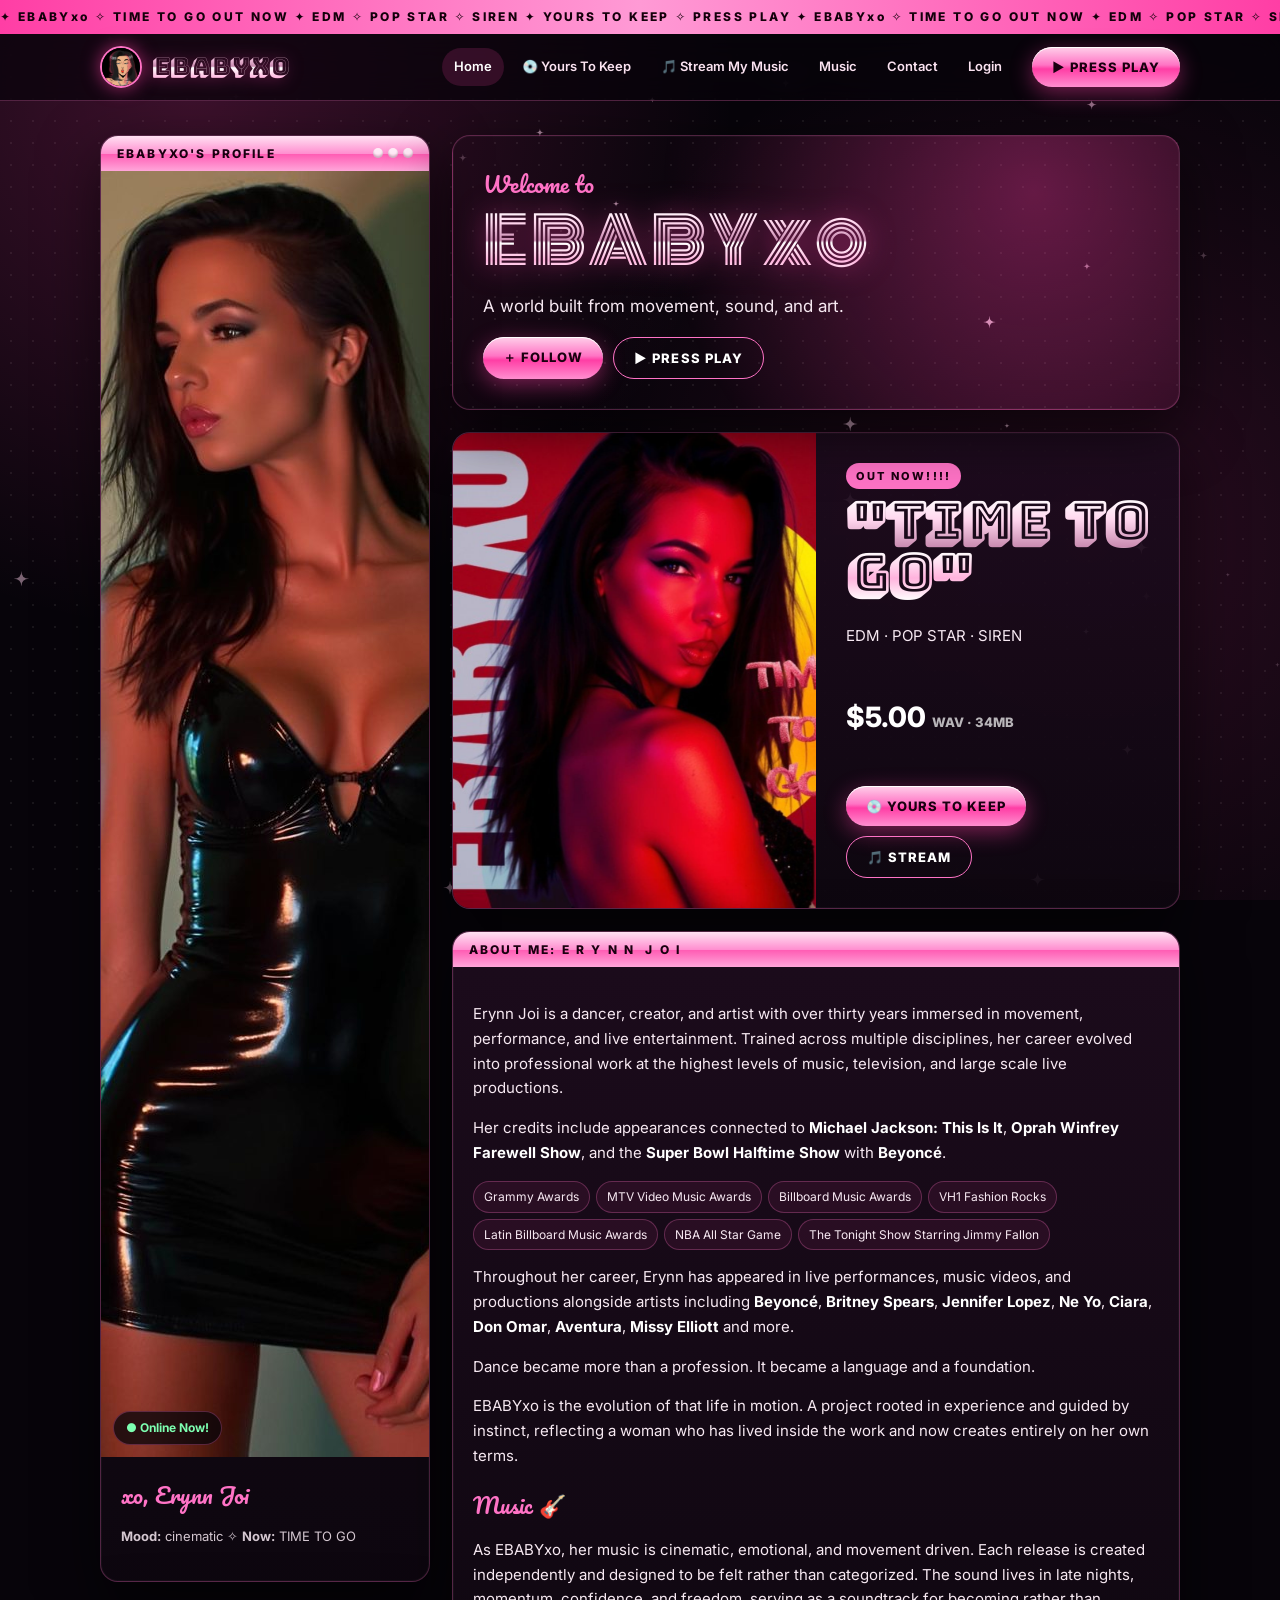
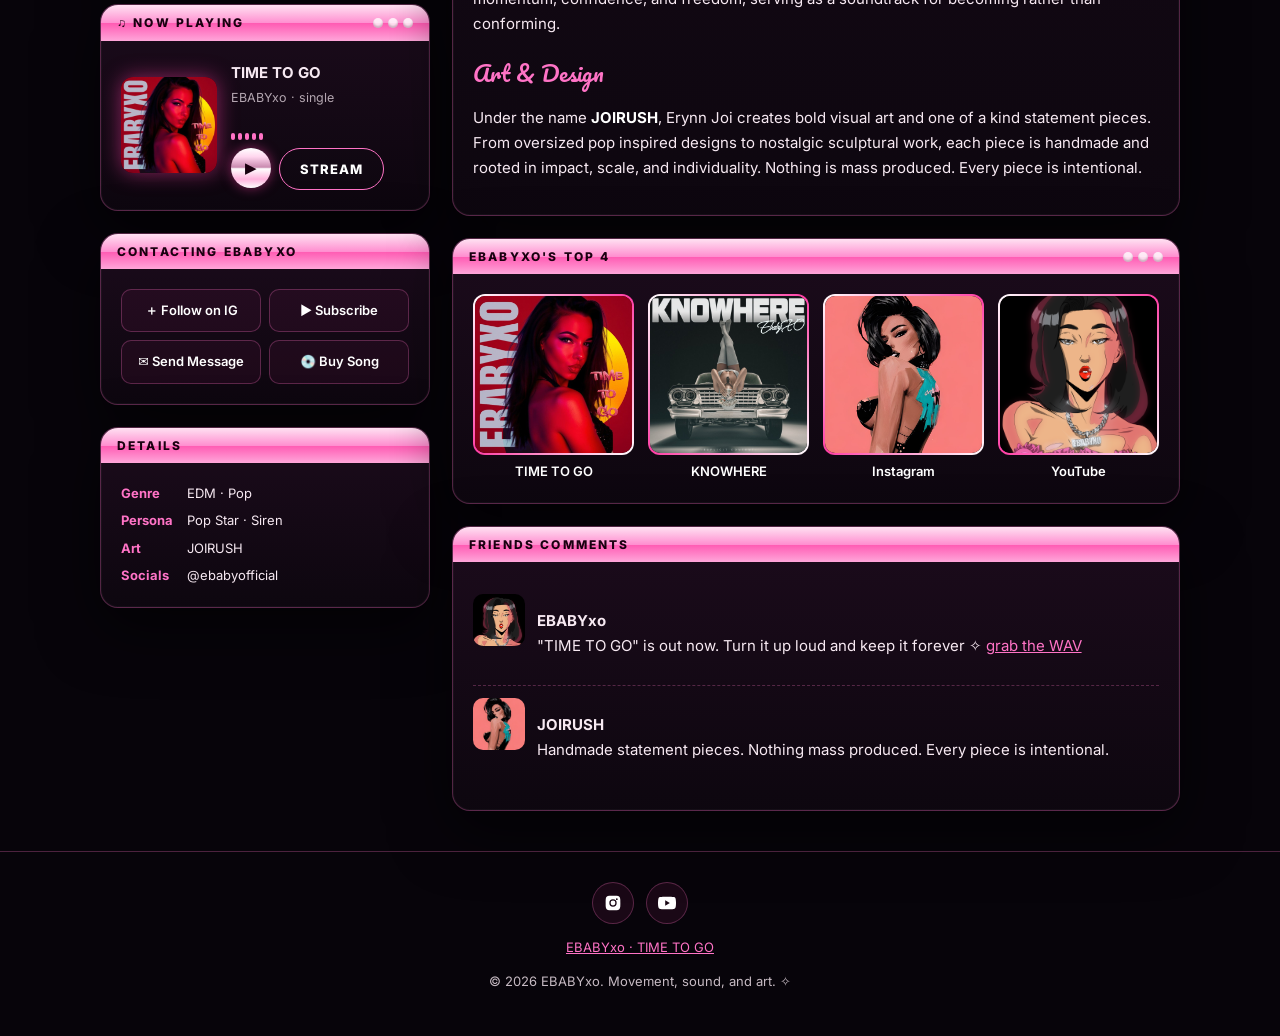
==== index.html @ 8da4b604 "Y2K MySpace style EBABYxo site revamp" ====
<!doctype html><html lang="en"><head><meta charset="utf-8"><meta name="viewport" content="width=device-width,initial-scale=1">
<title>EBABYxo · Erynn Joi</title><meta name="description" content="EBABYxo: a world built from movement, sound, and art. TIME TO GO out now."><meta property="og:title" content="EBABYxo · Erynn Joi"><meta property="og:description" content="EBABYxo: a world built from movement, sound, and art. TIME TO GO out now."><meta property="og:image" content="assets/img/time-to-go-cover.jpg">
<meta name="theme-color" content="#07040a"><link rel="icon" href="assets/img/logo-avatar.png"><link rel="preconnect" href="https://fonts.googleapis.com"><link rel="preconnect" href="https://fonts.gstatic.com" crossorigin><link rel="stylesheet" href="assets/css/style.css"></head>
<body><a class="skip" href="#main">Skip to content</a><canvas id="sparkles" aria-hidden="true"></canvas>
<div class="ticker" aria-hidden="true"><span>✦ EBABYxo ✧ TIME TO GO OUT NOW ✦ EDM ✧ POP STAR ✧ SIREN ✦ YOURS TO KEEP ✧ PRESS PLAY ✦ EBABYxo ✧ TIME TO GO OUT NOW ✦ EDM ✧ POP STAR ✧ SIREN ✦ YOURS TO KEEP ✧ PRESS PLAY ✦ EBABYxo ✧ TIME TO GO OUT NOW ✦ EDM ✧ POP STAR ✧ SIREN ✦ YOURS TO KEEP ✧ PRESS PLAY ✦ EBABYxo ✧ TIME TO GO OUT NOW ✦ EDM ✧ POP STAR ✧ SIREN ✦ YOURS TO KEEP ✧ PRESS PLAY ✦ EBABYxo ✧ TIME TO GO OUT NOW ✦ EDM ✧ POP STAR ✧ SIREN ✦ YOURS TO KEEP ✧ PRESS PLAY ✦ EBABYxo ✧ TIME TO GO OUT NOW ✦ EDM ✧ POP STAR ✧ SIREN ✦ YOURS TO KEEP ✧ PRESS PLAY ✦ EBABYxo ✧ TIME TO GO OUT NOW ✦ EDM ✧ POP STAR ✧ SIREN ✦ YOURS TO KEEP ✧ PRESS PLAY ✦ EBABYxo ✧ TIME TO GO OUT NOW ✦ EDM ✧ POP STAR ✧ SIREN ✦ YOURS TO KEEP ✧ PRESS PLAY </span></div>
<header class="top"><nav class="nav" aria-label="Main"><a class="brand" href="index.html"><img src="assets/img/logo-avatar.png" alt="" width="42" height="42"><span class="logo">EBABYxo</span></a>
<button class="menu-btn" aria-expanded="false" aria-label="Open menu">☰</button><div class="links"><a href="index.html" aria-current="page">Home</a><a href="https://ebabyxo.com/b/ebYSk" target="_blank" rel="noopener">💿 Yours To Keep</a><a href="https://hypeddit.com/ebabyxo/timetogo" target="_blank" rel="noopener">🎵 Stream My Music</a><a href="music.html">Music</a><a href="contact.html">Contact</a><a href="https://payhip.com/EBABYxomusic/users/login" target="_blank" rel="noopener">Login</a></div><a class="btn" href="music.html">▶ Press Play</a></nav></header>
<main id="main" class="wrap"><div class="profile"><aside class="side"><section class="win"><div class="bar">EBABYxo's Profile<span class="dots"><i></i><i></i><i></i></span></div>
<div class="photo"><img src="assets/img/erynn-joi.jpg" alt="Erynn Joi in a black glossy dress" width="1000" height="1286"><span class="badge"><span class="online">● Online Now!</span></span></div>
<div class="pad"><p class="tag">xo, Erynn Joi</p><p class="mood"><b>Mood:</b> cinematic ✧ <b>Now:</b> TIME TO GO</p></div></section>
<section class="win" aria-labelledby="np"><div class="bar" id="np">♫ Now Playing<span class="dots"><i></i><i></i><i></i></span></div><div class="pad player">
<img src="assets/img/time-to-go-cover.jpg" alt="TIME TO GO cover art" width="96" height="96" loading="lazy"><div class="track"><b>TIME TO GO</b><small>EBABYxo · single</small>
<div class="eq" aria-hidden="true"><i></i><i></i><i></i><i></i><i></i></div><div class="controls"><button class="pbtn" id="play" aria-label="Play visualizer" aria-pressed="false">▶</button>
<a class="btn ghost" href="https://hypeddit.com/ebabyxo/timetogo" target="_blank" rel="noopener">Stream</a></div></div></div></section>
<section class="win"><div class="bar">Contacting EBABYxo</div><div class="pad contact-grid">
<a href="https://instagram.com/ebabyofficial/" target="_blank" rel="noopener">＋ Follow on IG</a><a href="https://youtube.com/@EBABYxo" target="_blank" rel="noopener">▶ Subscribe</a>
<a href="contact.html">✉ Send Message</a><a href="https://ebabyxo.com/b/ebYSk" target="_blank" rel="noopener">💿 Buy Song</a></div></section>
<section class="win details"><div class="bar">Details</div><div class="pad"><dl><dt>Genre</dt><dd>EDM · Pop</dd><dt>Persona</dt><dd>Pop Star · Siren</dd><dt>Art</dt><dd>JOIRUSH</dd><dt>Socials</dt><dd>@ebabyofficial</dd></dl></div></section></aside><div class="main">
<section class="win hero"><p class="tag">Welcome to</p><h1 class="name">EBABYxo</h1><p class="lead">A world built from movement, sound, and art.</p>
<div class="cta"><a class="btn" href="https://instagram.com/ebabyofficial/" target="_blank" rel="noopener">＋ Follow</a><a class="btn ghost" href="music.html">▶ Press Play</a></div></section>
<section class="win" aria-labelledby="ttg"><div class="release"><img src="assets/img/time-to-go-cover.jpg" alt="EBABYxo TIME TO GO single cover" loading="lazy" width="1200" height="1200">
<div class="info"><span class="chip blink">OUT NOW!!!!</span><h2 class="big" id="ttg">"TIME TO GO"</h2><p>EDM · POP STAR · SIREN</p><p class="price">$5.00 <small style="font-size:13px;opacity:.7">WAV · 34MB</small></p>
<div class="cta"><a class="btn" href="https://ebabyxo.com/b/ebYSk" target="_blank" rel="noopener">💿 Yours To Keep</a><a class="btn ghost" href="https://hypeddit.com/ebabyxo/timetogo" target="_blank" rel="noopener">🎵 Stream</a></div></div></div></section>
<section class="win blurb"><div class="bar">About Me: E R Y N N &nbsp;J O I</div><div class="pad">
<p>Erynn Joi is a dancer, creator, and artist with over thirty years immersed in movement, performance, and live entertainment. Trained across multiple disciplines, her career evolved into professional work at the highest levels of music, television, and large scale live productions.</p>
<p>Her credits include appearances connected to <strong>Michael Jackson: This Is It</strong>, <strong>Oprah Winfrey Farewell Show</strong>, and the <strong>Super Bowl Halftime Show</strong> with <strong>Beyoncé</strong>.</p>
<div class="creds" aria-label="Television and award show credits"><span>Grammy Awards</span><span>MTV Video Music Awards</span><span>Billboard Music Awards</span><span>VH1 Fashion Rocks</span><span>Latin Billboard Music Awards</span><span>NBA All Star Game</span><span>The Tonight Show Starring Jimmy Fallon</span></div>
<p>Throughout her career, Erynn has appeared in live performances, music videos, and productions alongside artists including <strong>Beyoncé</strong>, <strong>Britney Spears</strong>, <strong>Jennifer Lopez</strong>, <strong>Ne Yo</strong>, <strong>Ciara</strong>, <strong>Don Omar</strong>, <strong>Aventura</strong>, <strong>Missy Elliott</strong> and more.</p>
<p>Dance became more than a profession. It became a language and a foundation.</p>
<p>EBABYxo is the evolution of that life in motion. A project rooted in experience and guided by instinct, reflecting a woman who has lived inside the work and now creates entirely on her own terms.</p>
<h3>Music 🎸</h3><p>As EBABYxo, her music is cinematic, emotional, and movement driven. Each release is created independently and designed to be felt rather than categorized. The sound lives in late nights, momentum, confidence, and freedom, serving as a soundtrack for becoming rather than conforming.</p>
<h3>Art &amp; Design</h3><p>Under the name <strong>JOIRUSH</strong>, Erynn Joi creates bold visual art and one of a kind statement pieces. From oversized pop inspired designs to nostalgic sculptural work, each piece is handmade and rooted in impact, scale, and individuality. Nothing is mass produced. Every piece is intentional.</p></div></section>
<section class="win"><div class="bar">EBABYxo's Top 4<span class="dots"><i></i><i></i><i></i></span></div><div class="pad friends">
<a class="friend" href="https://ebabyxo.com/b/ebYSk" target="_blank" rel="noopener"><img src="assets/img/time-to-go-cover.jpg" alt="" loading="lazy"><span>TIME TO GO</span></a>
<a class="friend" href="music.html"><img src="assets/img/knowhere-cover.jpg" alt="" loading="lazy"><span>KNOWHERE</span></a>
<a class="friend" href="https://instagram.com/ebabyofficial/" target="_blank" rel="noopener"><img src="assets/img/ebabyxo-art.jpg" alt="" loading="lazy"><span>Instagram</span></a>
<a class="friend" href="https://youtube.com/@EBABYxo" target="_blank" rel="noopener"><img src="assets/img/logo-avatar.png" alt="" loading="lazy"><span>YouTube</span></a></div></section>
<section class="win comments"><div class="bar">Friends Comments</div><div class="pad">
<div class="c"><img src="assets/img/logo-avatar.png" alt=""><p><b>EBABYxo</b><br>"TIME TO GO" is out now. Turn it up loud and keep it forever ✧ <a href="https://ebabyxo.com/b/ebYSk" target="_blank" rel="noopener">grab the WAV</a></p></div>
<div class="c"><img src="assets/img/ebabyxo-art.jpg" alt=""><p><b>JOIRUSH</b><br>Handmade statement pieces. Nothing mass produced. Every piece is intentional.</p></div></div></section>
</div></div></main>
<footer><div class="soc"><a href="https://instagram.com/ebabyofficial/" target="_blank" rel="noopener" aria-label="Instagram"><svg viewBox="0 0 24 24" aria-hidden="true"><path d="M12 2.2c3.2 0 3.6 0 4.8.1 3.3.1 4.8 1.7 4.9 4.9.1 1.3.1 1.6.1 4.8s0 3.6-.1 4.8c-.1 3.2-1.7 4.8-4.9 4.9-1.3.1-1.6.1-4.8.1s-3.6 0-4.8-.1c-3.3-.1-4.8-1.7-4.9-4.9C2.2 15.6 2.2 15.2 2.2 12s0-3.6.1-4.8C2.4 3.9 3.9 2.4 7.2 2.3 8.4 2.2 8.8 2.2 12 2.2zm0 4.9a4.9 4.9 0 100 9.8 4.9 4.9 0 000-9.8zm0 8.1a3.2 3.2 0 110-6.4 3.2 3.2 0 010 6.4zm5.1-9.4a1.1 1.1 0 100 2.3 1.1 1.1 0 000-2.3z"/></svg></a><a href="https://youtube.com/@EBABYxo" target="_blank" rel="noopener" aria-label="YouTube"><svg viewBox="0 0 24 24" aria-hidden="true"><path d="M23.5 6.2a3 3 0 00-2.1-2.1C19.5 3.6 12 3.6 12 3.6s-7.5 0-9.4.5A3 3 0 00.5 6.2 31 31 0 000 12a31 31 0 00.5 5.8 3 3 0 002.1 2.1c1.9.5 9.4.5 9.4.5s7.5 0 9.4-.5a3 3 0 002.1-2.1A31 31 0 0024 12a31 31 0 00-.5-5.8zM9.6 15.6V8.4l6.2 3.6-6.2 3.6z"/></svg></a></div>
<p><a href="https://ebabyxo.com/b/ebYSk" target="_blank" rel="noopener">EBABYxo · TIME TO GO</a></p><p class="note">© <span data-year></span> EBABYxo. Movement, sound, and art. ✧</p></footer>
<script src="assets/js/main.js" defer></script></body></html>
---- assets/css/style.css ----
@import url('https://fonts.googleapis.com/css2?family=Bungee+Shade&family=Monoton&family=Inter:wght@400;500;700;800&family=Pacifico&display=swap');
:root{--pink:#ff3ea5;--hot:#ff73c6;--baby:#ffc4e6;--ink:#07040a;--card:#120a14;--line:rgba(255,115,198,.28);--chrome:linear-gradient(180deg,#fff 0%,#ffd6ee 22%,#c98bb0 48%,#fff 52%,#ffb3dd 78%,#fff 100%)}
*{box-sizing:border-box}html{scroll-behavior:smooth}
body{margin:0;background:var(--ink);color:#f7e9f2;font:15px/1.65 Inter,system-ui,sans-serif;overflow-x:hidden;
background-image:radial-gradient(circle at 15% 10%,rgba(255,62,165,.22),transparent 40%),radial-gradient(circle at 85% 60%,rgba(255,62,165,.14),transparent 45%),radial-gradient(rgba(255,255,255,.07) 1px,transparent 1px);background-size:auto,auto,22px 22px;background-attachment:fixed}
a{color:var(--hot)}a:focus-visible,button:focus-visible,input:focus-visible,textarea:focus-visible{outline:2px solid #fff;outline-offset:3px}
img{max-width:100%;display:block}
.skip{position:absolute;left:-999px}.skip:focus{left:12px;top:12px;z-index:99;background:#fff;color:#000;padding:8px 12px;border-radius:8px}
#sparkles{position:fixed;inset:0;pointer-events:none;z-index:0}
.wrap{max-width:1120px;margin:0 auto;padding:0 20px;position:relative;z-index:1}
/* marquee */
.ticker{background:linear-gradient(90deg,#ff3ea5,#ff9ad5,#ff3ea5);color:#14000b;font-weight:800;font-size:12px;letter-spacing:.2em;overflow:hidden;white-space:nowrap;position:relative;z-index:2}
.ticker span{display:inline-block;padding:7px 0;animation:tick 28s linear infinite}
@keyframes tick{from{transform:translateX(0)}to{transform:translateX(-50%)}}
/* header */
header.top{position:sticky;top:0;z-index:20;backdrop-filter:blur(14px);background:rgba(7,4,10,.72);border-bottom:1px solid var(--line)}
.nav{display:flex;align-items:center;gap:18px;padding:12px 20px;max-width:1120px;margin:0 auto}
.brand{display:flex;align-items:center;gap:10px;text-decoration:none}
.brand img{width:42px;height:42px;border-radius:50%;object-fit:cover;object-position:top;border:2px solid var(--hot);box-shadow:0 0 18px rgba(255,62,165,.6)}
.logo{font-family:'Bungee Shade',cursive;font-size:24px;background:var(--chrome);-webkit-background-clip:text;background-clip:text;color:transparent;filter:drop-shadow(0 0 8px rgba(255,62,165,.6))}
.links{display:flex;gap:6px;margin-left:auto;flex-wrap:wrap}
.links a{color:#fbe3f1;text-decoration:none;font-size:13px;font-weight:600;padding:8px 12px;border-radius:999px;transition:.2s}
.links a:hover,.links a[aria-current]{background:rgba(255,62,165,.16);color:#fff}
.btn{display:inline-flex;align-items:center;gap:8px;border:0;cursor:pointer;text-decoration:none;font:800 13px Inter;letter-spacing:.08em;text-transform:uppercase;color:#1a0010;padding:12px 20px;border-radius:999px;
background:linear-gradient(180deg,#ffd0ea 0%,#ff74c4 45%,#ff3ea5 55%,#ff8fd0 100%);box-shadow:inset 0 1px 0 #fff,0 6px 22px rgba(255,62,165,.45);transition:transform .2s,box-shadow .2s}
.btn:hover{transform:translateY(-2px);box-shadow:inset 0 1px 0 #fff,0 10px 30px rgba(255,62,165,.7)}
.btn.ghost{background:transparent;color:#fff;border:1px solid var(--hot);box-shadow:none}
.menu-btn{display:none;margin-left:auto;background:none;border:1px solid var(--line);color:#fff;border-radius:10px;padding:8px 12px;font-size:18px}
/* window card */
.win{background:linear-gradient(180deg,rgba(30,12,30,.92),rgba(14,7,16,.95));border:1px solid var(--line);border-radius:18px;overflow:hidden;box-shadow:0 20px 60px rgba(0,0,0,.6),0 0 0 1px rgba(255,255,255,.03) inset}
.win>h2,.win>h3,.bar{margin:0;padding:10px 16px;font:800 12px Inter;letter-spacing:.18em;text-transform:uppercase;color:#1a0010;background:linear-gradient(180deg,#ffe1f2,#ff8fd0 50%,#ff5bb3 51%,#ffa6da);display:flex;align-items:center;gap:8px}
.bar .dots{margin-left:auto;display:flex;gap:5px}.bar .dots i{width:10px;height:10px;border-radius:50%;background:#fff;opacity:.8;box-shadow:inset 0 -2px 2px rgba(0,0,0,.25)}
.pad{padding:20px}
/* profile */
.profile{display:grid;grid-template-columns:330px 1fr;gap:22px;margin:34px auto}
.side{display:flex;flex-direction:column;gap:22px}
.photo{position:relative}
.photo img{width:100%;aspect-ratio:4/5;object-fit:cover;object-position:top}
.photo .badge{position:absolute;left:12px;bottom:12px;background:rgba(7,4,10,.75);backdrop-filter:blur(6px);border:1px solid var(--line);border-radius:999px;padding:6px 12px;font-size:12px}
.online{color:#7dffb1;font-weight:700}
.name{font-family:'Monoton',cursive;font-weight:400;font-size:clamp(34px,6vw,64px);line-height:1.05;margin:6px 0;background:var(--chrome);-webkit-background-clip:text;background-clip:text;color:transparent;filter:drop-shadow(0 0 14px rgba(255,62,165,.55));letter-spacing:.04em}
.tag{font-family:Pacifico,cursive;color:var(--hot);font-size:22px;margin:0}
.mood{font-size:13px;opacity:.85}
.contact-grid{display:grid;grid-template-columns:1fr 1fr;gap:8px}
.contact-grid a{display:block;text-align:center;padding:10px 6px;border-radius:10px;border:1px solid var(--line);text-decoration:none;color:#fff;font-size:13px;font-weight:600;background:rgba(255,62,165,.06);transition:.2s}
.contact-grid a:hover{background:rgba(255,62,165,.2)}
.details dl{margin:0;display:grid;grid-template-columns:auto 1fr;gap:6px 14px;font-size:13px}.details dt{color:var(--hot);font-weight:700}.details dd{margin:0}
/* player */
.player{display:grid;grid-template-columns:96px 1fr;gap:14px;align-items:center}
.player img{border-radius:12px;box-shadow:0 0 20px rgba(255,62,165,.5)}
.player.spin img{animation:spin 6s linear infinite;border-radius:50%}
@keyframes spin{to{transform:rotate(360deg)}}
.track b{display:block;font-size:15px}.track small{opacity:.7}
.eq{display:flex;gap:3px;height:22px;align-items:flex-end;margin:8px 0}
.eq i{width:4px;background:var(--hot);border-radius:2px;height:30%}
.player.spin .eq i{animation:eq .8s ease-in-out infinite alternate}.eq i:nth-child(2){animation-delay:.2s!important}.eq i:nth-child(3){animation-delay:.4s!important}.eq i:nth-child(4){animation-delay:.1s!important}.eq i:nth-child(5){animation-delay:.3s!important}
@keyframes eq{from{height:20%}to{height:100%}}
.controls{display:flex;gap:8px;flex-wrap:wrap}
.pbtn{width:40px;height:40px;border-radius:50%;border:0;cursor:pointer;background:var(--chrome);color:#1a0010;font-size:15px;box-shadow:0 0 12px rgba(255,62,165,.5)}
/* main */
.main{display:flex;flex-direction:column;gap:22px}
.hero{position:relative;padding:30px;background:radial-gradient(circle at 80% 20%,rgba(255,62,165,.35),transparent 60%)}
.hero p.lead{font-size:17px;max-width:560px}
.cta{display:flex;gap:10px;flex-wrap:wrap;margin-top:16px}
.blurb h3{font-family:Pacifico,cursive;font-weight:400;color:var(--hot);font-size:22px;margin:18px 0 4px}
.blurb h3:first-child{margin-top:0}
.blurb strong{color:#fff}
.creds{display:flex;flex-wrap:wrap;gap:6px;margin:10px 0}.creds span{font-size:12px;padding:5px 10px;border-radius:999px;border:1px solid var(--line);background:rgba(255,62,165,.08)}
/* top friends */
.friends{display:grid;grid-template-columns:repeat(4,1fr);gap:14px}
.friend{text-align:center;text-decoration:none;color:#fff;font-size:13px;font-weight:600}
.friend img{aspect-ratio:1;object-fit:cover;border-radius:12px;border:2px solid transparent;background:linear-gradient(#000,#000) padding-box,linear-gradient(135deg,#fff,#ff3ea5,#fff) border-box;transition:transform .25s}
.friend:hover img{transform:translateY(-4px) rotate(-2deg)}
.friend span{display:block;margin-top:6px}
/* release */
.release{display:grid;grid-template-columns:1fr 1fr;gap:0}
.release img{width:100%;height:100%;object-fit:cover}
.release .info{padding:30px;display:flex;flex-direction:column;justify-content:center;gap:8px}
.big{font-family:'Bungee Shade',cursive;font-size:clamp(30px,5vw,52px);line-height:1;margin:0;background:var(--chrome);-webkit-background-clip:text;background-clip:text;color:transparent}
.price{font:800 28px Inter;color:#fff}
.chip{display:inline-block;font-size:11px;font-weight:800;letter-spacing:.2em;color:#1a0010;background:var(--hot);padding:4px 10px;border-radius:999px;width:max-content}
.blink{animation:blink 1.2s steps(2) infinite}@keyframes blink{50%{opacity:.35}}
.comments .c{display:grid;grid-template-columns:52px 1fr;gap:12px;padding:12px 0;border-bottom:1px dashed var(--line)}.comments .c:last-child{border:0}
.comments img{width:52px;height:52px;border-radius:10px;object-fit:cover;object-position:top}
/* forms */
form .row{display:grid;grid-template-columns:1fr 1fr;gap:12px}
label{display:block;font-size:12px;font-weight:700;letter-spacing:.1em;text-transform:uppercase;color:var(--baby);margin:12px 0 6px}
input,textarea{width:100%;padding:12px 14px;border-radius:12px;border:1px solid var(--line);background:rgba(0,0,0,.45);color:#fff;font:inherit}
textarea{min-height:140px;resize:vertical}
.note{font-size:13px;opacity:.8}.ok{color:#7dffb1;font-weight:700}
footer{margin:40px 0 0;padding:30px 20px;border-top:1px solid var(--line);text-align:center;font-size:13px;position:relative;z-index:1}
footer .soc{display:flex;gap:12px;justify-content:center;margin-bottom:12px}
.soc a{width:42px;height:42px;display:grid;place-items:center;border-radius:50%;border:1px solid var(--line);color:#fff;background:rgba(255,62,165,.08)}
.soc svg{width:18px;height:18px;fill:currentColor}
.sr{position:absolute;width:1px;height:1px;overflow:hidden;clip:rect(0 0 0 0)}
@media (max-width:900px){.profile{grid-template-columns:1fr}.release{grid-template-columns:1fr}.friends{grid-template-columns:repeat(2,1fr)}}
@media (max-width:720px){.menu-btn{display:block}.links{display:none;position:absolute;top:100%;left:0;right:0;flex-direction:column;background:rgba(7,4,10,.97);padding:12px;border-bottom:1px solid var(--line)}.links.open{display:flex}.nav .btn{display:none}form .row{grid-template-columns:1fr}.hero{padding:22px}}
@media (prefers-reduced-motion:reduce){*{animation:none!important;transition:none!important}}
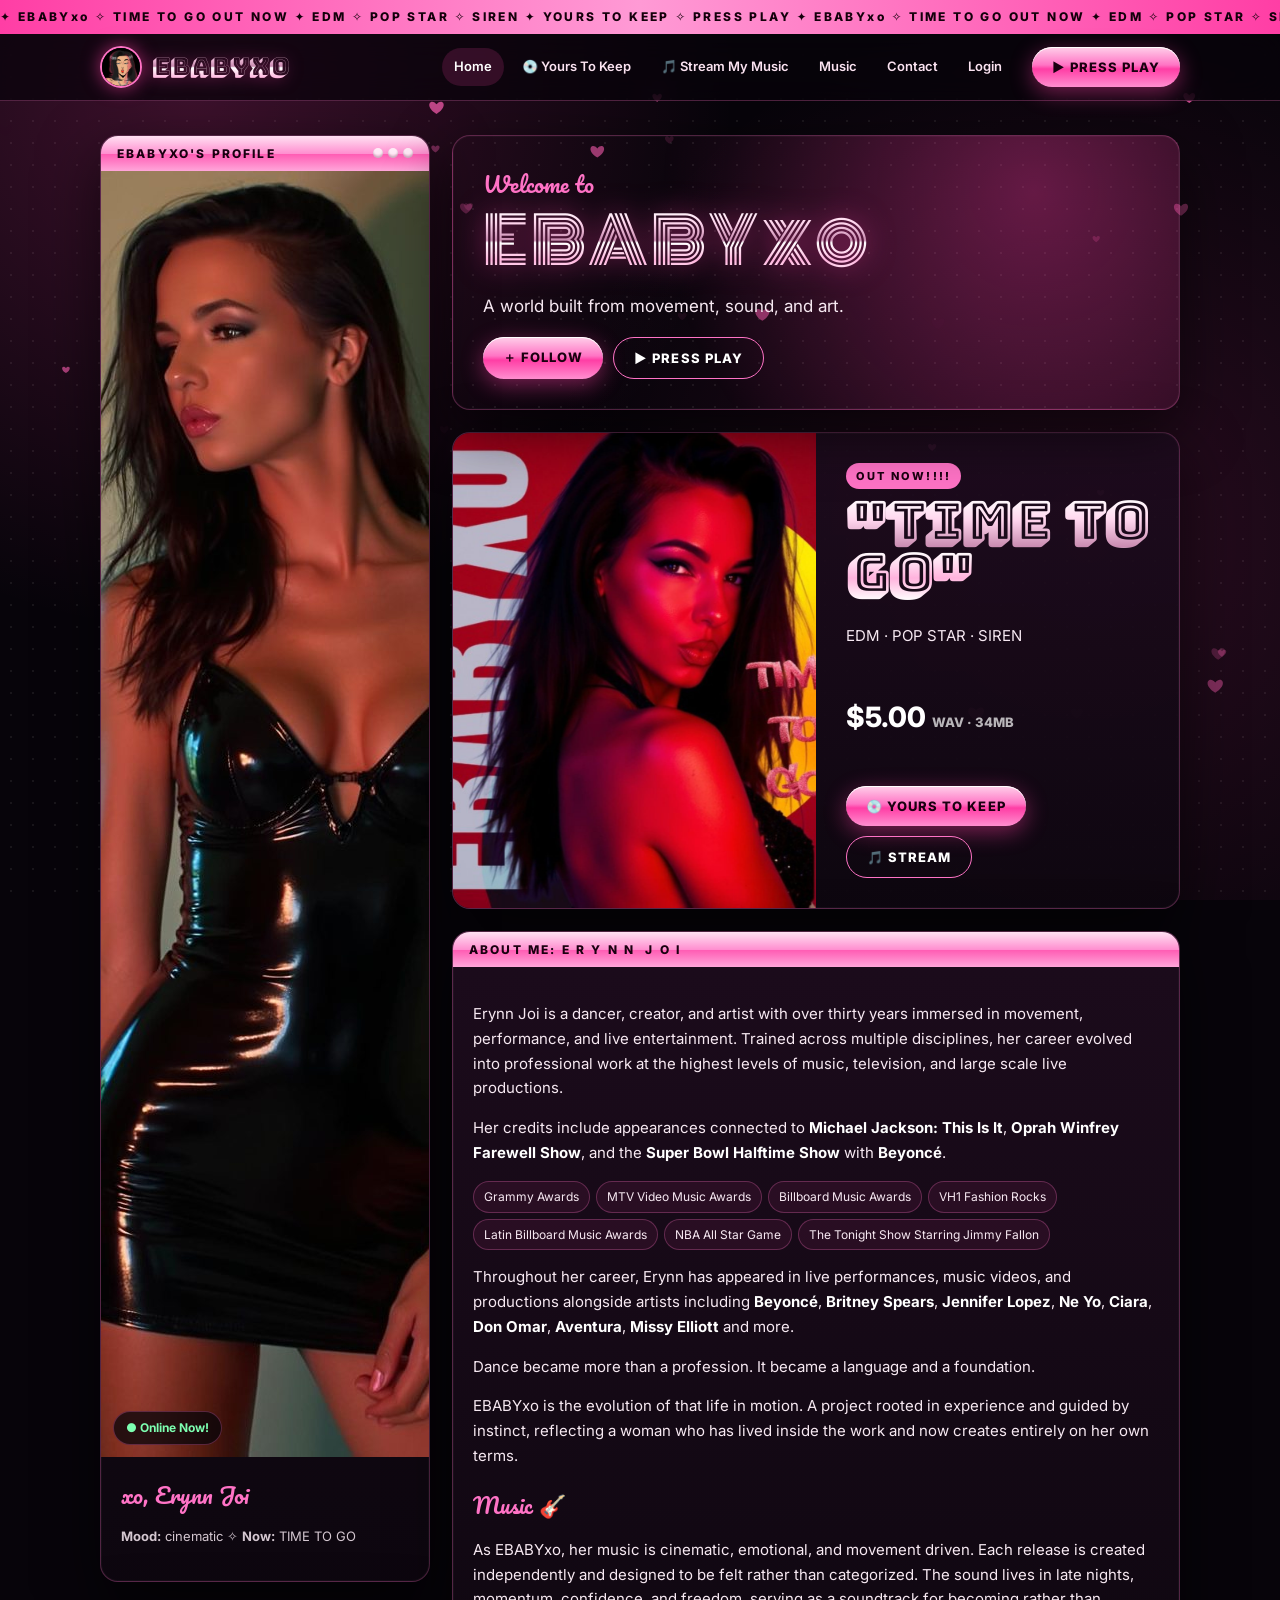
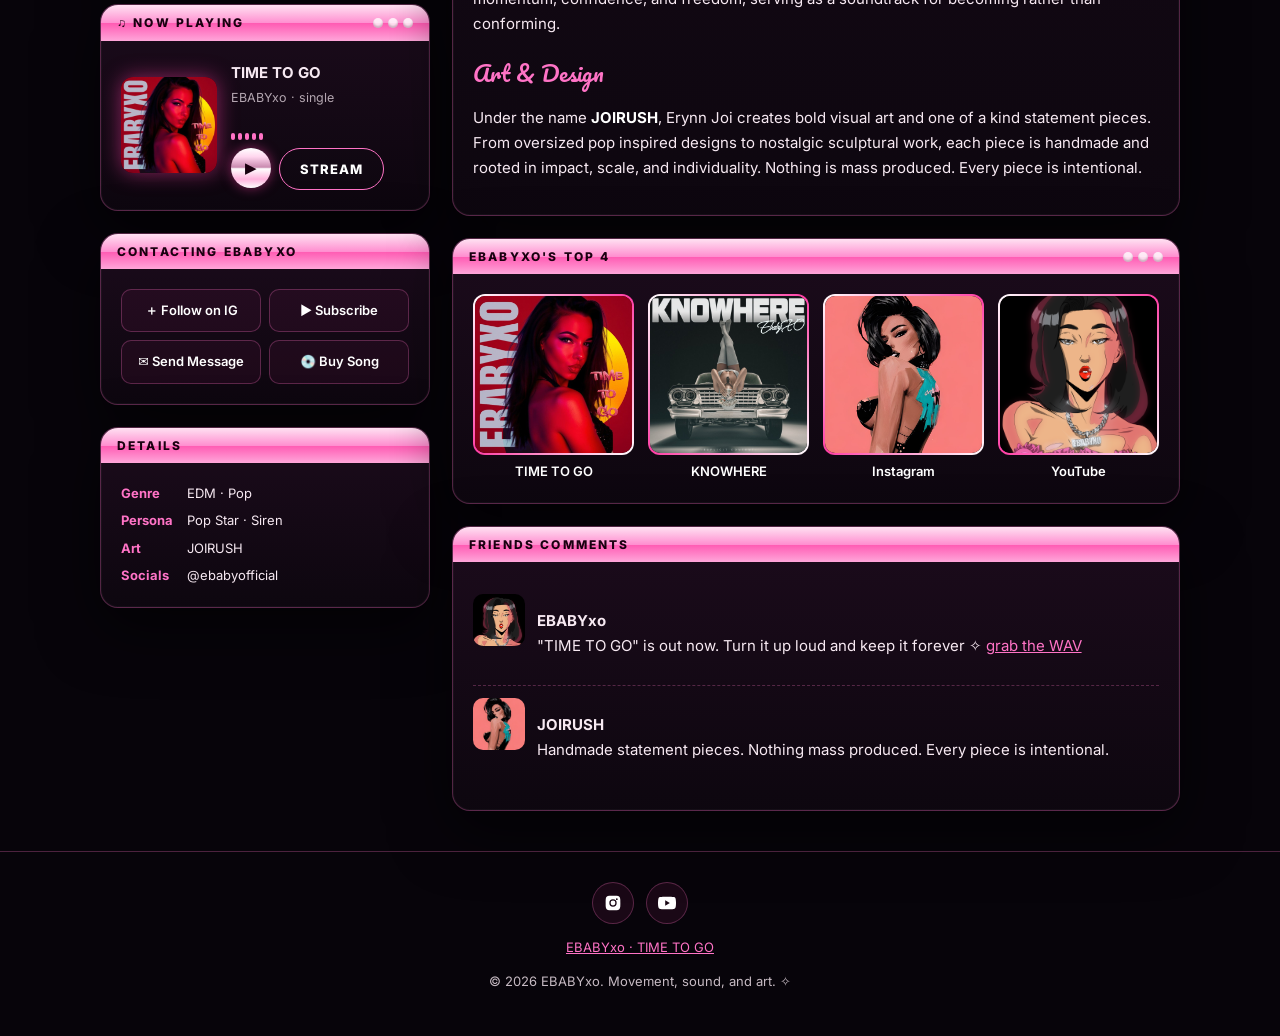
==== commit 60d901f2: "Bigger pink hearts, nojekyll, cache bust" ====
--- a/index.html
+++ b/index.html
@@ -41,4 +41,4 @@
 </div></div></main>
 <footer><div class="soc"><a href="https://instagram.com/ebabyofficial/" target="_blank" rel="noopener" aria-label="Instagram"><svg viewBox="0 0 24 24" aria-hidden="true"><path d="M12 2.2c3.2 0 3.6 0 4.8.1 3.3.1 4.8 1.7 4.9 4.9.1 1.3.1 1.6.1 4.8s0 3.6-.1 4.8c-.1 3.2-1.7 4.8-4.9 4.9-1.3.1-1.6.1-4.8.1s-3.6 0-4.8-.1c-3.3-.1-4.8-1.7-4.9-4.9C2.2 15.6 2.2 15.2 2.2 12s0-3.6.1-4.8C2.4 3.9 3.9 2.4 7.2 2.3 8.4 2.2 8.8 2.2 12 2.2zm0 4.9a4.9 4.9 0 100 9.8 4.9 4.9 0 000-9.8zm0 8.1a3.2 3.2 0 110-6.4 3.2 3.2 0 010 6.4zm5.1-9.4a1.1 1.1 0 100 2.3 1.1 1.1 0 000-2.3z"/></svg></a><a href="https://youtube.com/@EBABYxo" target="_blank" rel="noopener" aria-label="YouTube"><svg viewBox="0 0 24 24" aria-hidden="true"><path d="M23.5 6.2a3 3 0 00-2.1-2.1C19.5 3.6 12 3.6 12 3.6s-7.5 0-9.4.5A3 3 0 00.5 6.2 31 31 0 000 12a31 31 0 00.5 5.8 3 3 0 002.1 2.1c1.9.5 9.4.5 9.4.5s7.5 0 9.4-.5a3 3 0 002.1-2.1A31 31 0 0024 12a31 31 0 00-.5-5.8zM9.6 15.6V8.4l6.2 3.6-6.2 3.6z"/></svg></a></div>
 <p><a href="https://ebabyxo.com/b/ebYSk" target="_blank" rel="noopener">EBABYxo · TIME TO GO</a></p><p class="note">© <span data-year></span> EBABYxo. Movement, sound, and art. ✧</p></footer>
-<script src="assets/js/main.js" defer></script></body></html>+<script src="assets/js/main.js?v=3" defer></script></body></html>
